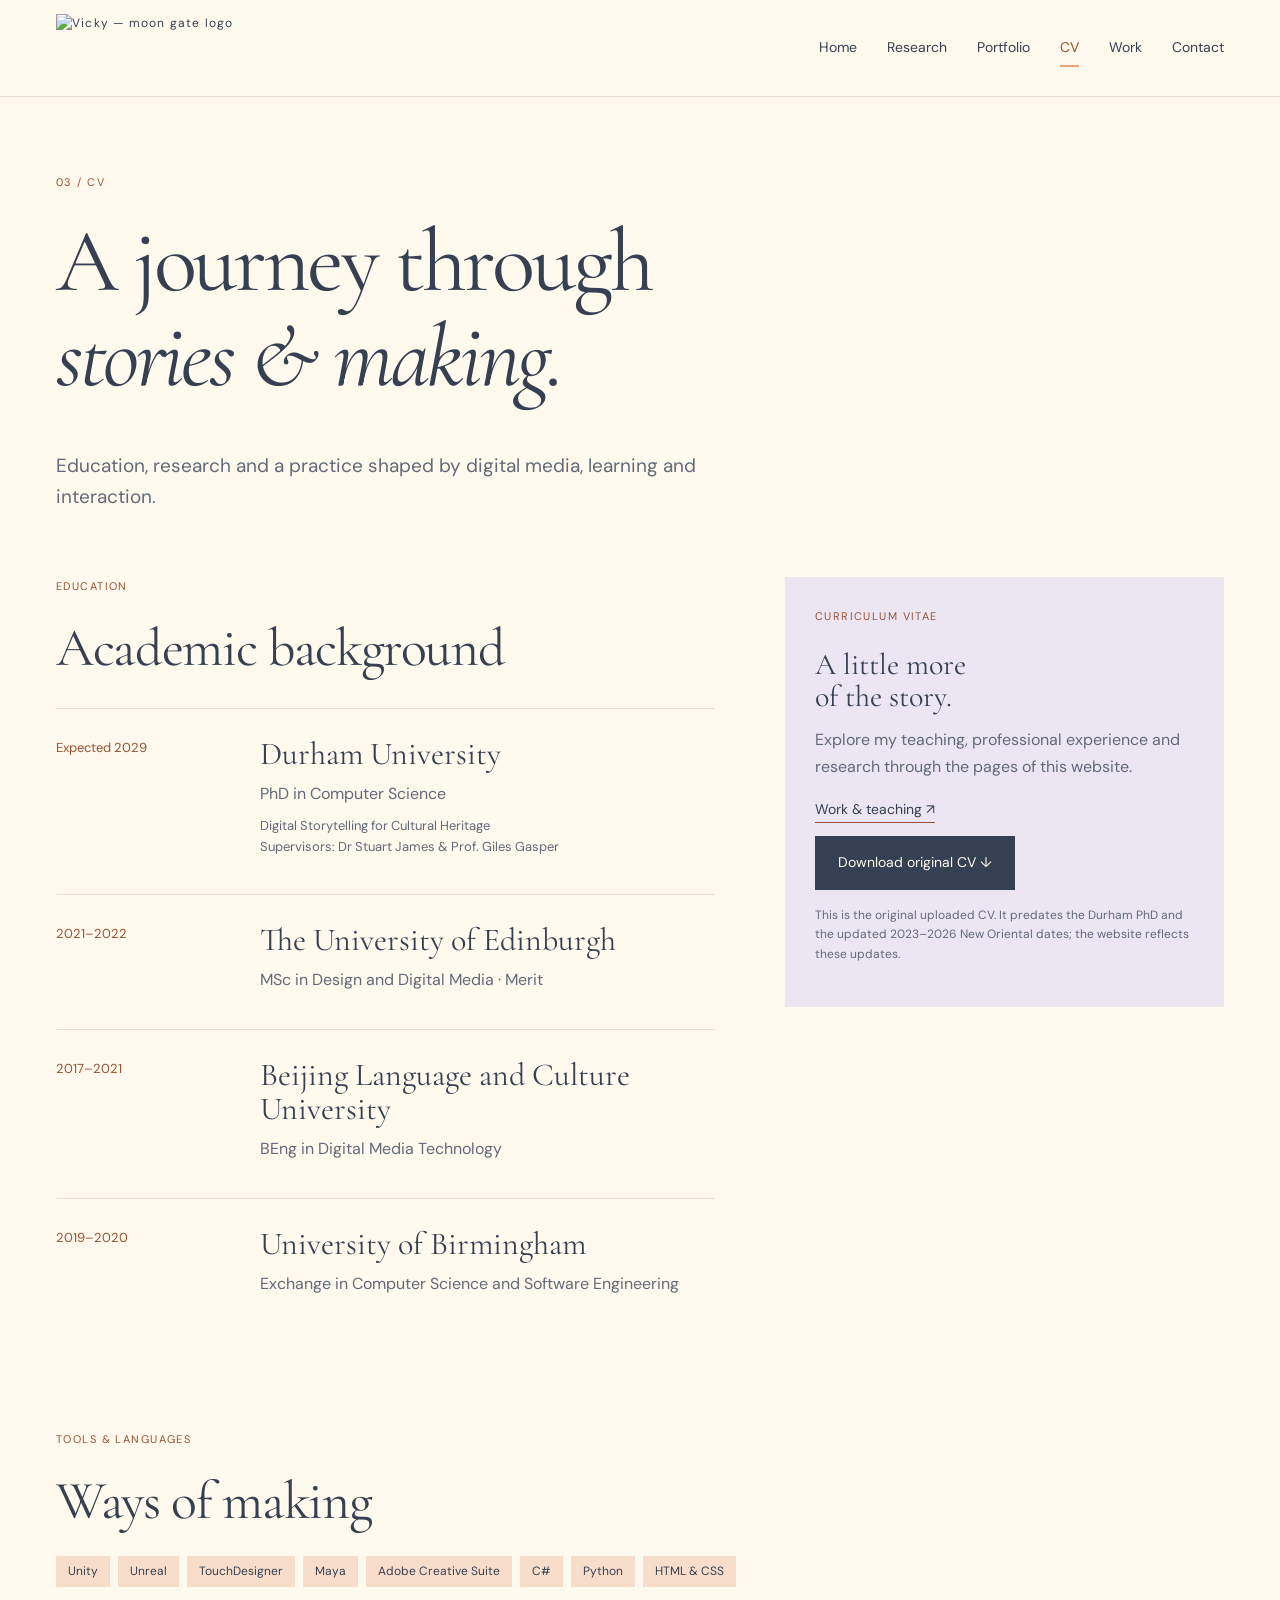
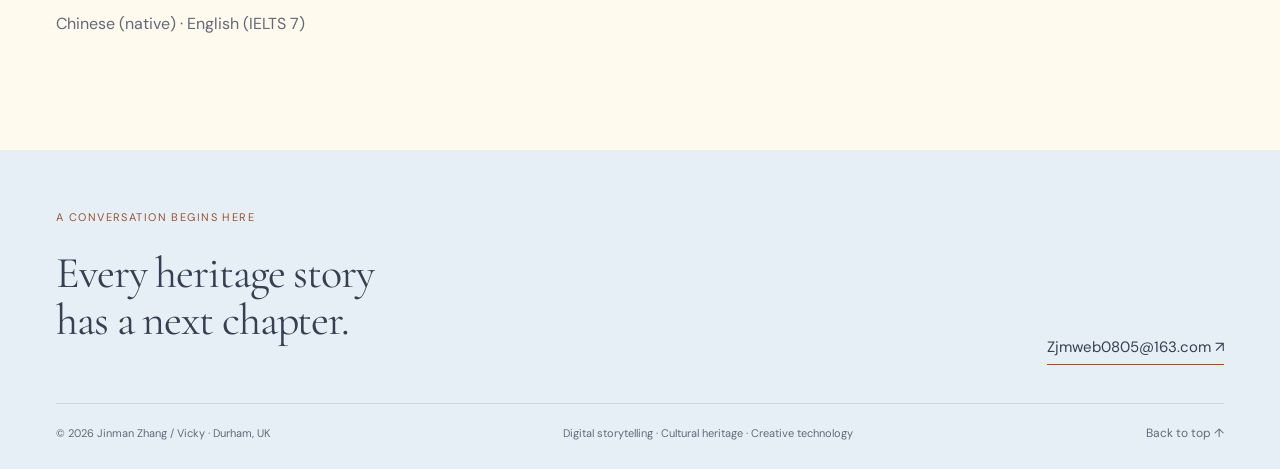
==== cv.html @ 0b7683ab "Add personal website pages and source" ====
<!doctype html>
<html lang="en"><head><meta charset="utf-8"><meta name="viewport" content="width=device-width, initial-scale=1"><meta name="description" content="Education and curriculum vitae of Jinman (Vicky) Zhang, Durham University PhD researcher."><meta name="theme-color" content="#fff9ee"><title>CV — Vicky (Jinman) Zhang</title><link rel="icon" href="assets/favicon-moon-gate.svg" type="image/svg+xml"><link rel="stylesheet" href="styles.css"><script src="script.js" defer></script></head>
<body id="top"><a class="skip" href="#main">Skip to content</a>
<header class="site-header"><div class="wrap header-inner"><a class="brand brand-logo" href="index.html" aria-label="Vicky Zhang, home"><img src="assets/vicky-logo.svg" alt="Vicky — moon gate logo" width="400" height="148"></a><button class="menu-toggle" type="button" aria-expanded="false" aria-controls="primary-nav">Menu <span aria-hidden="true">＋</span></button><nav class="nav" id="primary-nav" aria-label="Main navigation"><a href="index.html">Home</a><a href="research.html">Research</a><a href="portfolio.html">Portfolio</a><a href="cv.html" aria-current="page">CV</a><a href="work.html">Work</a><a href="contact.html">Contact</a></nav></div></header>
<main id="main" class="wrap"><header class="page-intro"><p class="eyebrow">03 / CV</p><h1>A journey through<br><span class="serif-italic">stories &amp; making.</span></h1><p class="lead">Education, research and a practice shaped by digital media, learning and interaction.</p></header>
<div class="split"><section aria-labelledby="education-title"><p class="eyebrow">Education</p><h2 id="education-title">Academic background</h2><div class="timeline"><article class="timeline-row"><time>Expected 2029</time><div><h3>Durham University</h3><p>PhD in Computer Science</p><p class="small">Digital Storytelling for Cultural Heritage<br>Supervisors: Dr Stuart James &amp; Prof. Giles Gasper</p></div></article><article class="timeline-row"><time>2021–2022</time><div><h3>The University of Edinburgh</h3><p>MSc in Design and Digital Media · Merit</p><p class="small"></p></div></article><article class="timeline-row"><time>2017–2021</time><div><h3>Beijing Language and Culture University</h3><p>BEng in Digital Media Technology</p><p class="small"></p></div></article><article class="timeline-row"><time>2019–2020</time><div><h3>University of Birmingham</h3><p>Exchange in Computer Science and Software Engineering</p><p class="small"></p></div></article></div></section>
<aside class="aside-card"><p class="eyebrow">Curriculum vitae</p><h3>A little more<br>of the story.</h3><p class="muted">Explore my teaching, professional experience and research through the pages of this website.</p><a class="text-link" href="work.html">Work &amp; teaching ↗</a><br><a class="button" href="assets/CV-Jinman-Zhang.pdf" download>Download original CV ↓</a><p class="note">This is the original uploaded CV. It predates the Durham PhD and the updated 2023–2026 New Oriental dates; the website reflects these updates.</p></aside></div>
<section class="section" aria-labelledby="skills-title"><p class="eyebrow">Tools &amp; languages</p><h2 id="skills-title">Ways of making</h2><div class="tags"><span class="tag">Unity</span><span class="tag">Unreal</span><span class="tag">TouchDesigner</span><span class="tag">Maya</span><span class="tag">Adobe Creative Suite</span><span class="tag">C#</span><span class="tag">Python</span><span class="tag">HTML &amp; CSS</span></div><p class="muted">Chinese (native) · English (IELTS 7)</p></section>
</main>
<footer class="site-footer"><div class="wrap"><div class="footer-top"><div><p class="eyebrow">A conversation begins here</p><h2>Every heritage story<br>has a next chapter.</h2></div><a class="footer-email text-link" href="mailto:Zjmweb0805@163.com">Zjmweb0805@163.com ↗</a></div><div class="footer-bottom"><span>© 2026 Jinman Zhang / Vicky · Durham, UK</span><span>Digital storytelling · Cultural heritage · Creative technology</span><a class="back-top" href="#top">Back to top ↑</a></div></div></footer>
</body></html>
---- styles.css ----
@import url('https://fonts.googleapis.com/css2?family=Cormorant+Garamond:ital,wght@0,400;0,500;0,600;1,400&family=DM+Sans:wght@400;500;600&display=swap');

:root{--cream:#fff9ee;--ink:#354052;--secondary:#626a79;--rule:#e6dfd9;--peach:#f8deca;--orange:#eca278;--sky:#8db8d8;--blue:#e6eff5;--lilac:#b8acce;--purple:#ebe6f2;--accent:#995234;--serif:'Cormorant Garamond',Georgia,serif;--sans:'DM Sans',Arial,sans-serif}
*{box-sizing:border-box}html{scroll-behavior:smooth;scroll-padding-top:100px}body{margin:0;background:var(--cream);color:var(--ink);font:16px/1.65 var(--sans)}a{color:inherit;text-decoration:none}button{font:inherit}a,button,summary{-webkit-tap-highlight-color:transparent}a:focus-visible,button:focus-visible,summary:focus-visible{outline:3px solid var(--accent);outline-offset:6px}::selection{background:var(--peach)}img{display:block;max-width:100%}p{margin:0 0 1em}h1,h2,h3,h4{font-family:var(--serif);font-weight:400;line-height:1.06;margin:0 0 .5em}h1{font-size:clamp(64px,7vw,100px);letter-spacing:-.035em}h2{font-size:clamp(38px,4.2vw,58px);letter-spacing:-.025em}h3{font-size:32px}h4{font-size:26px}.wrap{width:min(1264px,calc(100% - 112px));margin-inline:auto}.skip{position:absolute;top:-100px;background:var(--ink);color:white;padding:12px;z-index:10}.skip:focus{top:0}.site-header{border-bottom:1px solid var(--rule)}.header-inner{min-height:96px;display:flex;align-items:center;justify-content:space-between;gap:24px}.brand{font-size:12px;letter-spacing:.1em;white-space:nowrap}.brand span{display:block;font:italic 18px var(--serif);letter-spacing:0;color:var(--secondary)}.nav{display:flex;gap:30px;align-items:center}.nav a{font-size:14px;padding:9px 0;position:relative}.nav a::after{content:'';position:absolute;bottom:2px;left:0;width:0;height:2px;background:var(--orange);transition:width .2s}.nav a:hover::after,.nav a[aria-current=page]::after{width:100%}.nav a[aria-current=page]{color:var(--accent)}.menu-toggle{display:none;background:none;border:1px solid var(--rule);padding:8px 15px;color:var(--ink)}main{padding:76px 0 96px;min-height:60vh}.eyebrow{font-size:11px;letter-spacing:.13em;text-transform:uppercase;color:var(--accent);margin-bottom:24px}.lead{font-size:19px;max-width:680px;color:var(--secondary)}.muted{color:var(--secondary)}.small{font-size:13px}.page-intro{margin-bottom:64px;max-width:900px}.page-intro h1{max-width:850px}.hero{display:grid;grid-template-columns:1.15fr 1fr;gap:64px;align-items:start}.hero h1{font-size:clamp(88px,9vw,130px);line-height:.89;margin:30px 0}.hero .tagline{font:italic 40px/1.12 var(--serif);max-width:600px;margin:28px 0}.hero .bio{max-width:580px;color:var(--secondary);font-size:18px}.tags{display:flex;gap:8px;flex-wrap:wrap;margin:24px 0}.tag{font-size:12px;background:var(--peach);padding:6px 12px}.button{display:inline-flex;align-items:center;gap:25px;background:var(--ink);color:var(--cream);padding:14px 22px;border:1px solid var(--ink);font-size:14px;transition:background .2s,transform .2s}.button:hover{background:var(--accent);transform:translateY(-2px)}.button.secondary{background:transparent;color:var(--ink);border-color:var(--rule)}.actions{display:flex;gap:16px;flex-wrap:wrap;margin-top:24px}.supervisors{font-size:13px;color:var(--secondary);margin-top:28px}.art{position:relative;overflow:hidden;margin:0;background:var(--blue)}.art img{width:100%;height:auto}.art-title{position:absolute;top:20px;left:24px;font:32px/1.1 var(--serif);max-width:85%}.art figcaption{position:absolute;bottom:14px;left:24px;font-size:8px;letter-spacing:.1em;text-transform:uppercase;color:var(--secondary)}.art.relics{background:var(--peach)}.art.poetry{background:var(--purple)}.section{margin-top:96px}.section-head{display:flex;justify-content:space-between;gap:24px;align-items:end;margin-bottom:30px}.section-head h2{margin:0}.text-link{font-size:14px;border-bottom:1px solid var(--accent);padding-bottom:4px;white-space:nowrap}.text-link:hover{color:var(--accent)}.directions{display:grid;grid-template-columns:repeat(3,1fr);gap:30px}.direction{border-top:2px solid var(--orange);padding-top:22px}.direction:nth-child(2){border-color:var(--sky)}.direction:nth-child(3){border-color:var(--lilac)}.direction p{color:var(--secondary);font-size:15px}.preview-grid{display:grid;grid-template-columns:repeat(3,1fr);gap:28px}.preview-card h3{font-size:28px;margin-top:20px}.preview-card .eyebrow{font-size:9px;margin-top:20px;margin-bottom:10px}.preview-card .art-title{font-size:23px;top:14px;left:16px}.preview-card figcaption{font-size:6px;left:16px;bottom:9px}.preview-card>a{display:block}.preview-card>a:hover h3{color:var(--accent)}.research-note{padding:34px;background:var(--blue);display:grid;grid-template-columns:1fr 1fr;gap:32px;margin-bottom:64px}.research-note h3{margin:0}.publication{display:grid;grid-template-columns:70px 1fr;gap:28px;border-top:1px solid var(--rule);padding:30px 0}.publication time{color:var(--accent);font-size:14px}.publication h3{font-size:31px;max-width:970px}.publication .meta{font-size:14px;color:var(--secondary)}.publication .links{display:flex;flex-wrap:wrap;gap:24px}.filter-bar{display:flex;flex-wrap:wrap;gap:10px;margin-bottom:40px}.filter-bar button{border:1px solid var(--rule);background:transparent;padding:9px 18px;color:var(--ink);cursor:pointer}.filter-bar button[aria-pressed=true]{background:var(--ink);border-color:var(--ink);color:var(--cream)}.project{display:grid;grid-template-columns:1fr 1.18fr;gap:48px;align-items:start;padding:40px 0;border-top:1px solid var(--rule)}.project h2{font-size:40px}.project .eyebrow{margin-bottom:16px;font-size:10px}.project .description{color:var(--secondary)}.project details{margin-top:24px;border-top:1px solid var(--rule);padding-top:14px}.project summary{cursor:pointer;color:var(--accent);font-size:14px}.project details p{margin:16px 0;font-size:15px;color:var(--secondary)}.project details ul{padding-left:20px;font-size:15px;color:var(--secondary)}.project[hidden]{display:none}.timeline{margin-top:32px}.timeline-row{display:grid;grid-template-columns:170px 1fr;gap:34px;padding:28px 0;border-top:1px solid var(--rule)}.timeline-row time{font-size:13px;color:var(--accent)}.timeline-row h3{margin-bottom:10px}.timeline-row p{color:var(--secondary);margin-bottom:8px}.split{display:grid;grid-template-columns:1.5fr 1fr;gap:70px}.aside-card{background:var(--purple);padding:30px;align-self:start}.aside-card h3{font-size:30px}.aside-card .button{margin-top:14px}.note{font-size:12px;color:var(--secondary);margin-top:16px}.teaching{display:grid;grid-template-columns:repeat(3,1fr);gap:16px;margin-top:30px}.teaching article{padding:22px;background:var(--peach)}.teaching article:nth-child(3n+2){background:var(--blue)}.teaching article:nth-child(3n){background:var(--purple)}.teaching h4{font-size:25px;margin:0}.contact-layout{display:grid;grid-template-columns:1.1fr 1fr;gap:70px}.contact-panel{padding:40px;background:var(--blue);position:relative}.contact-email{font-family:var(--serif);font-size:clamp(24px,3vw,38px);overflow-wrap:anywhere}.copy-button{background:transparent;border:1px solid var(--ink);color:var(--ink);padding:10px 18px;cursor:pointer;margin-top:24px}.copy-status{font-size:13px;min-height:24px;margin-top:10px}.site-footer{background:var(--blue);padding:58px 0 25px}.footer-top{display:flex;justify-content:space-between;align-items:end;gap:30px}.footer-top h2{font-size:44px;max-width:560px}.footer-bottom{border-top:1px solid #ccd9e3;margin-top:38px;padding-top:20px;display:flex;justify-content:space-between;gap:20px;font-size:11px;color:var(--secondary)}.footer-email{font-size:15px}.back-top{font-size:12px}.serif-italic{font-family:var(--serif);font-style:italic}.visually-hidden{position:absolute;width:1px;height:1px;padding:0;overflow:hidden;clip:rect(0,0,0,0);white-space:nowrap;border:0}
@media(min-width:1600px){.wrap{width:min(1264px,calc(100% - 176px))}}
@media(max-width:950px){.wrap{width:calc(100% - 64px)}.nav{gap:20px}.hero{gap:32px}.hero .tagline{font-size:32px}.hero .bio{font-size:16px}.hero h1{font-size:90px}.art-title{font-size:26px}.directions{gap:22px}.preview-grid{grid-template-columns:1fr 1fr}.preview-card:last-child{grid-column:1/-1;max-width:calc(50% - 14px)}.split{gap:32px}.project{gap:28px}.timeline-row{grid-template-columns:120px 1fr}.teaching{grid-template-columns:repeat(2,1fr)}.contact-layout{gap:32px}}
@media(max-width:700px){.wrap{width:calc(100% - 48px)}.header-inner{min-height:82px;flex-wrap:wrap;gap:0;padding:18px 0}.brand{font-size:10px}.brand span{font-size:16px}.menu-toggle{display:block}.nav{width:100%;display:flex;flex-wrap:wrap;gap:0 25px;padding-top:16px}.nav a{font-size:13px}.js .nav{display:none}.js .nav.is-open{display:flex}.menu-toggle[aria-expanded=true]{background:var(--peach)}main{padding:45px 0 64px}.hero{grid-template-columns:1fr;gap:38px}.hero h1{font-size:96px;margin-top:20px}.hero .tagline{font-size:34px}.hero .bio{font-size:16px}.hero .art{max-width:500px}.eyebrow{font-size:10px;margin-bottom:20px}.supervisors{margin-top:20px}.art-title{font-size:30px}.section{margin-top:64px}.section-head{align-items:start;flex-direction:column;gap:16px}.directions,.preview-grid,.split,.contact-layout,.research-note{grid-template-columns:1fr}.direction{padding-top:18px}.direction h3{font-size:29px}.preview-card:last-child{grid-column:auto;max-width:none}.preview-card .art-title{font-size:29px}.preview-card figcaption{font-size:8px}.preview-card h3{font-size:31px}.page-intro{margin-bottom:42px}h1{font-size:64px}.lead{font-size:17px}.research-note{gap:18px;padding:26px}.publication{grid-template-columns:1fr;gap:8px}.publication h3{font-size:29px}.project{grid-template-columns:1fr;gap:24px;padding:30px 0}.project h2{font-size:35px}.project .art-title{font-size:27px}.timeline-row{grid-template-columns:1fr;gap:8px}.timeline-row h3{font-size:30px}.teaching{gap:12px}.teaching article{padding:18px}.teaching h4{font-size:22px}.contact-panel{padding:28px}.footer-top{align-items:start;flex-direction:column;gap:12px}.footer-top h2{font-size:38px}.footer-bottom{flex-direction:column;gap:10px}.site-footer{padding-top:40px}.actions{gap:10px}.button{padding:12px 18px}.filter-bar{gap:8px}.filter-bar button{padding:8px 13px;font-size:13px}}
@media(prefers-reduced-motion:reduce){html{scroll-behavior:auto}*{transition:none!important}}

/* Compact portrait and an interactive cabinet of cultural stories. */
.student-work{padding-top:36px;border-top:1px solid var(--rule)}.student-attribution{font-size:12px;color:var(--secondary);max-width:850px;margin:20px 0 35px;padding-left:16px;border-left:2px solid var(--orange)}.student-grid{display:grid;grid-template-columns:repeat(2,minmax(0,1fr));gap:32px;align-items:start}.student-card{border:1px solid var(--rule);background:#fffcf7;min-width:0}.student-cover{display:block;width:100%;height:auto}.student-image-link{display:block}.student-card-content{padding:26px}.student-card .eyebrow{font-size:9px;margin-bottom:13px}.student-card h3{font-size:35px}.student-card .muted{font-size:15px}.student-credit{display:flex;justify-content:space-between;gap:12px;flex-wrap:wrap;padding-bottom:17px;border-bottom:1px solid var(--rule);font-size:12px}.student-credit strong{font-weight:500}.student-credit span{color:var(--accent)}.student-card details{border-top:1px solid var(--rule);padding-top:14px;font-size:14px}.student-card summary{cursor:pointer;color:var(--accent)}.student-card details>p{margin-top:18px;color:var(--secondary)}.student-card details figure{margin:20px 0}.student-card details figure img{width:100%;height:auto}.student-card figcaption{font-size:10px;color:var(--secondary);margin-top:8px}@media(max-width:800px){.student-grid{grid-template-columns:1fr}.student-card-content{padding:22px}.student-card h3{font-size:32px}}
.brand-logo{display:block;flex:0 0 auto}.brand-logo img{width:182px;height:auto;display:block}@media(max-width:700px){.brand-logo img{width:150px}}
.hero-visual{display:flex;flex-direction:column;gap:24px;min-width:0;padding-top:12px}.hero-visual .portrait-compact{display:flex;align-items:center;gap:22px;padding:0;background:transparent;align-self:end;width:100%;max-width:350px}.hero-visual .portrait-compact .portrait-frame{width:112px;flex:0 0 112px;aspect-ratio:4/5;border-width:4px}.hero-visual .portrait-compact figcaption{padding:0;font-size:12px;letter-spacing:.02em}.hero-visual .portrait-compact figcaption span{font-size:25px;margin-top:8px}.portrait-compact small{display:block;margin-top:10px;font-size:11px;color:var(--secondary);letter-spacing:0;line-height:1.6}.heritage-lab{border:1px solid var(--rule);background:linear-gradient(145deg,#fff9ee 50%,#e6eff555);position:relative;overflow:hidden;padding:22px 24px 24px}.scene-heading{display:flex;justify-content:space-between;align-items:center}.scene-heading .eyebrow{font-size:9px;margin:0}.scene-heading>span{color:var(--accent);font-size:19px}.heritage-stage{position:relative;margin:0 -18px}.heritage-drawing{display:block;width:100%;height:auto;overflow:visible}.scene-layer{transition:transform .35s ease-out}.scene-object,.scene-book,.scene-portal{opacity:.65;transition:opacity .3s,transform .35s ease-out}.heritage-lab[data-active=objects] .scene-object,.heritage-lab[data-active=stories] .scene-book,.heritage-lab[data-active=worlds] .scene-portal{opacity:1}.scene-point{position:absolute;display:flex;align-items:center;gap:7px;border:1px solid var(--rule);background:var(--cream);color:var(--secondary);padding:5px 9px;font-size:9px;cursor:pointer;border-radius:20px;box-shadow:0 2px 10px #35405208}.scene-point span{font-size:10px}.scene-point[aria-pressed=true]{color:var(--ink);background:var(--peach);border-color:var(--orange)}.point-object{right:5%;top:36%}.point-book{left:11%;top:73%}.point-portal{left:28%;top:12%}.scene-caption{border-top:1px solid var(--rule);padding-top:20px}.scene-caption h2{font-size:29px;letter-spacing:-.02em;margin-bottom:10px}.scene-description{font-size:13px;line-height:1.65;color:var(--secondary);min-height:44px;margin-bottom:14px}.scene-hint{font-size:9px;letter-spacing:.1em;text-transform:uppercase;color:var(--accent);margin:0}
@media(max-width:950px){.hero{gap:30px}.scene-caption h2{font-size:25px}.heritage-lab{padding:18px}.hero-visual .portrait-compact{gap:15px}.hero-visual .portrait-compact .portrait-frame{width:90px;flex-basis:90px}.hero-visual .portrait-compact figcaption span{font-size:22px}}
@media(max-width:700px){.hero-visual{gap:26px;padding-top:0}.hero-visual .portrait-compact{align-self:start;max-width:350px}.hero-visual .portrait-compact .portrait-frame{width:96px;flex-basis:96px}.heritage-lab{max-width:500px;width:100%}.scene-caption h2{font-size:28px}.scene-point{padding:6px 10px;min-height:34px}.scene-description{min-height:44px}.scene-hint{font-size:8px}}
@media(prefers-reduced-motion:reduce){.scene-layer,.scene-object,.scene-book,.scene-portal{transition:none}}

/* Real project imagery and independent editorial case studies. */
.social-account{display:flex;justify-content:space-between;align-items:center;gap:24px;padding:26px;background:var(--peach);margin-top:24px}.social-account .eyebrow{margin-bottom:8px;font-size:10px}.social-account h4{margin-bottom:8px}.social-account p:last-child{margin-bottom:0}@media(max-width:700px){.social-account{flex-direction:column;align-items:start;padding:22px}}
.student-research{border-top:1px solid var(--rule);padding-top:42px}.student-research>.lead{margin-bottom:36px}.mentoring-paper{display:grid;grid-template-columns:180px minmax(0,1fr);gap:32px;padding:30px 0;border-top:1px solid var(--rule)}.mentoring-paper h3{font-size:30px;line-height:1.16}.mentoring-paper .muted{font-size:15px}.research-status{display:inline-block;font-size:10px;padding:6px 11px;background:var(--blue);color:var(--ink);letter-spacing:.03em}.research-status.accepted{background:var(--peach)}.student-author{font-size:12px;color:var(--accent);margin-top:14px}.research-venue{font-size:12px;color:var(--secondary);margin-bottom:18px}@media(max-width:700px){.mentoring-paper{grid-template-columns:1fr;gap:12px}.mentoring-paper h3{font-size:28px}.student-author{margin-bottom:0}}
/* Repeated watermarks sit above project imagery without intercepting clicks. */
.project-photo,.case-figure>a,.student-image-link,.student-card details figure{position:relative;display:block;isolation:isolate}
.project-photo::after,.case-figure>a::after,.student-image-link::after,.student-card details figure::after,.video-shell:has(>img)::after{content:"";position:absolute;inset:0;background-image:url('assets/vicky-watermark.svg');background-repeat:repeat;background-size:180px 115px;pointer-events:none;z-index:1}
.project-photo figcaption,.student-card details figcaption{position:relative;z-index:2;background:var(--cream)}
.video-shell .video-play{z-index:2}
.portrait{margin:0;padding:20px;background:var(--blue);align-self:start}.portrait-frame{aspect-ratio:4/5;overflow:hidden;border:7px solid var(--peach)}.portrait-frame img{width:100%;height:100%;object-fit:cover;object-position:56% 68%;transform:scale(1.3);transform-origin:56% 68%}.portrait figcaption{padding:18px 4px 2px;font-size:12px;letter-spacing:.04em}.portrait figcaption span{display:block;font:italic 22px/1.3 var(--serif);margin-top:5px;color:var(--secondary)}
.preview-card .project-photo.supplied-cover img,.project .project-photo.supplied-cover img{aspect-ratio:auto;height:auto;object-fit:contain}
.project-photo{margin:0;background:var(--blue);overflow:hidden}.project-photo img{display:block;width:100%;height:auto}.project-photo figcaption{padding:14px 20px;font:italic 21px/1.3 var(--serif);background:var(--peach)}.project-photo.voices figcaption{background:var(--blue)}.project-photo.poetry figcaption{background:var(--purple)}.preview-card .project-photo img{aspect-ratio:16/10;object-fit:cover}.preview-card .voices img{object-position:60% center}.project .project-photo img{aspect-ratio:16/10;object-fit:cover}.project h2 a:hover{color:var(--accent)}.project .actions{align-items:center}.breadcrumb{display:inline-block;margin-bottom:36px}.case-header{max-width:1050px;margin-bottom:40px}.case-header h1{font-size:clamp(48px,6.2vw,88px);line-height:1.04}.case-header .lead{max-width:790px}.case-hero{max-width:1100px;margin-inline:auto}.case-hero .project-photo img{max-height:640px;object-fit:contain;background:#f0ede6}.case-hero .project-photo.voices img{background:#080a0b}.case-hero .project-photo figcaption{font-size:26px;padding:18px 28px}.case-facts{display:grid;grid-template-columns:repeat(3,1fr);gap:32px;padding:30px 0;border-bottom:1px solid var(--rule);margin:10px 0 70px}.case-facts dt{font-size:10px;color:var(--accent);text-transform:uppercase;letter-spacing:.13em;margin-bottom:10px}.case-facts dd{font-size:14px;margin:0;color:var(--secondary)}.case-question{background:var(--peach);padding:48px;max-width:1050px;margin-inline:auto}.case-question h2{font-size:clamp(32px,4vw,48px);max-width:850px}.case-question p:last-child{font-size:17px;max-width:850px;color:var(--secondary);margin-bottom:0}.case-body{max-width:850px;margin:60px auto 0}.case-section{margin-top:44px}.case-section h2{font-size:36px}.case-section .eyebrow{margin-bottom:15px}.case-section>p:last-child{color:var(--secondary);font-size:17px}.video-shell{position:relative;aspect-ratio:16/9;background:var(--ink);overflow:hidden}.video-shell>img{width:100%;height:100%;object-fit:cover;filter:brightness(.58)}.video-play{position:absolute;inset:0;display:flex;align-items:center;justify-content:center;gap:18px;color:white;font-size:18px;background:transparent;border:0;cursor:pointer}.video-play span{width:64px;height:64px;background:var(--cream);color:var(--ink);border-radius:50%;display:grid;place-items:center}.video-play:hover{background:#35405233}.video-play:focus-visible{outline-offset:-6px}.video-shell iframe{width:100%;height:100%;border:0;position:absolute;inset:0}.case-figure{margin:0 auto 40px;max-width:1100px}.case-figure img{width:100%;height:auto;max-height:720px;object-fit:contain;background:#f0ede6}.case-figure figcaption{font-size:13px;color:var(--secondary);margin-top:14px;max-width:800px}.case-outcome{border-top:2px solid var(--lilac);padding-top:34px;max-width:850px;margin:65px auto}.case-outcome h2{font-size:40px}.case-outcome p{color:var(--secondary)}.case-next{display:flex;justify-content:space-between;gap:28px;border-top:1px solid var(--rule);padding-top:28px}.case-next .text-link{white-space:normal}
@media(max-width:700px){.case-facts{grid-template-columns:1fr;gap:20px;margin-bottom:40px;padding-top:20px}.case-question{padding:28px}.case-question p:last-child,.case-section>p:last-child{font-size:16px}.case-body{margin-top:40px}.case-section h2{font-size:31px}.case-header h1{font-size:48px;overflow-wrap:break-word}.case-hero .project-photo figcaption{font-size:23px;padding:16px 20px}.case-next{flex-direction:column;align-items:start}.video-play{font-size:15px;gap:12px}.video-play span{height:48px;width:48px}.case-outcome h2{font-size:34px}.project .project-photo img{aspect-ratio:auto;object-fit:contain}.project-photo figcaption{font-size:22px}.preview-grid{grid-template-columns:1fr}.preview-card:last-child{max-width:none}}
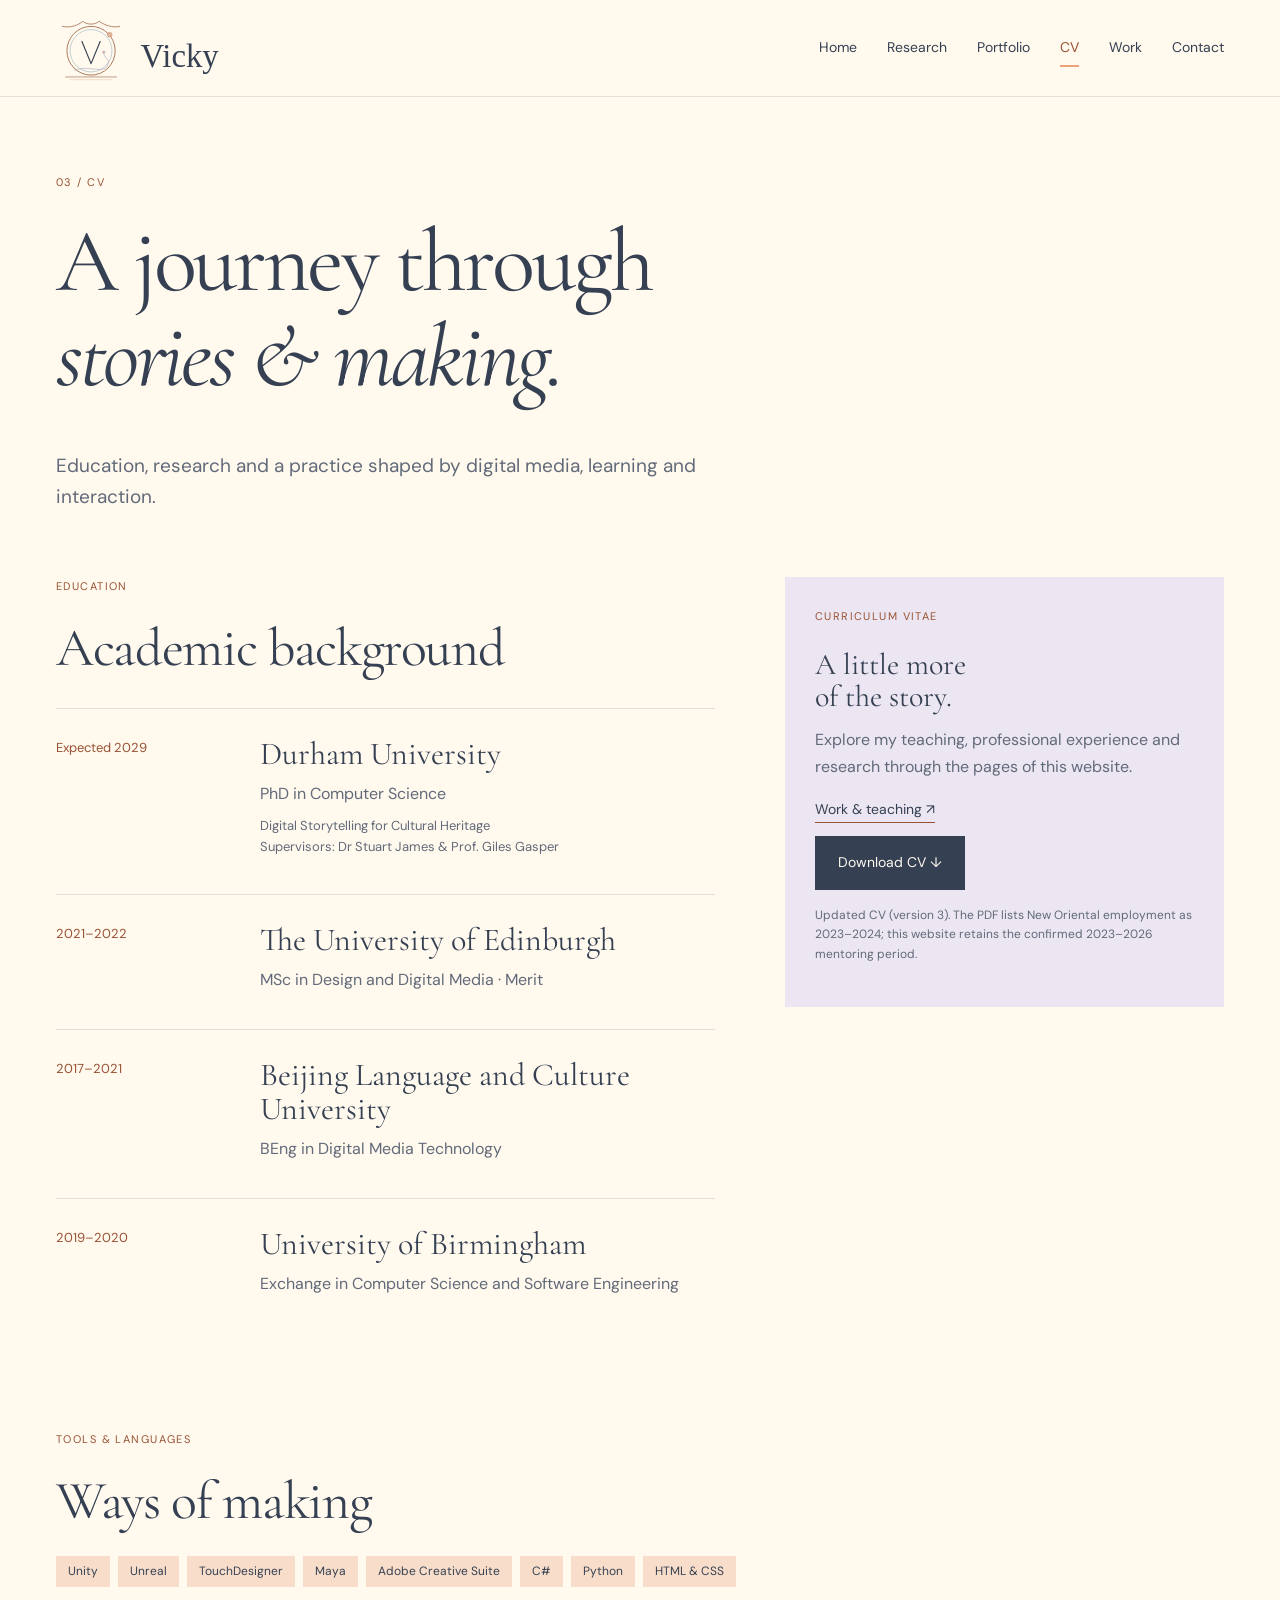
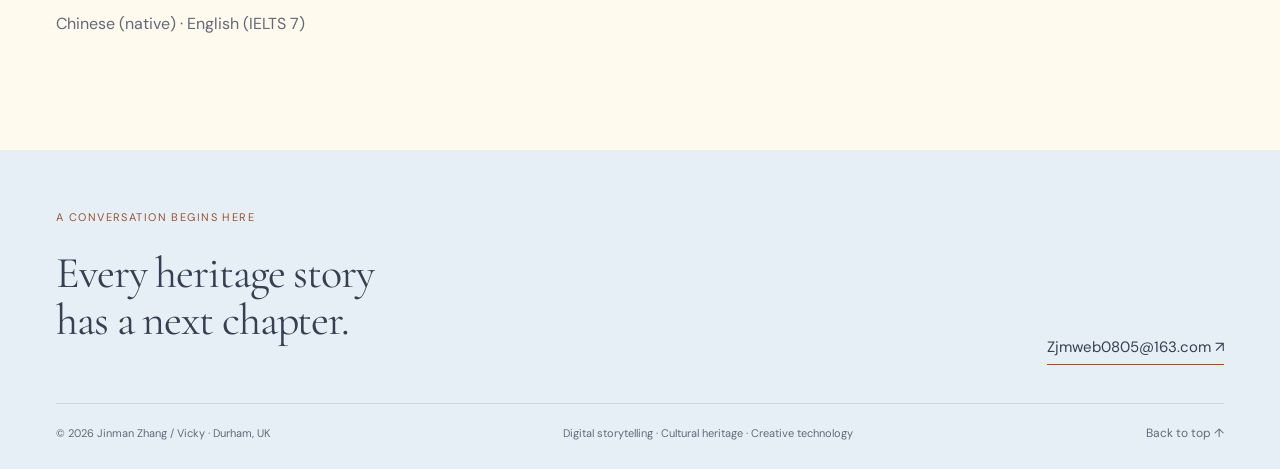
==== commit 89fd34e2: "Update CV download label and version note" ====
--- a/cv.html
+++ b/cv.html
@@ -4,7 +4,7 @@
 <header class="site-header"><div class="wrap header-inner"><a class="brand brand-logo" href="index.html" aria-label="Vicky Zhang, home"><img src="assets/vicky-logo.svg" alt="Vicky — moon gate logo" width="400" height="148"></a><button class="menu-toggle" type="button" aria-expanded="false" aria-controls="primary-nav">Menu <span aria-hidden="true">＋</span></button><nav class="nav" id="primary-nav" aria-label="Main navigation"><a href="index.html">Home</a><a href="research.html">Research</a><a href="portfolio.html">Portfolio</a><a href="cv.html" aria-current="page">CV</a><a href="work.html">Work</a><a href="contact.html">Contact</a></nav></div></header>
 <main id="main" class="wrap"><header class="page-intro"><p class="eyebrow">03 / CV</p><h1>A journey through<br><span class="serif-italic">stories &amp; making.</span></h1><p class="lead">Education, research and a practice shaped by digital media, learning and interaction.</p></header>
 <div class="split"><section aria-labelledby="education-title"><p class="eyebrow">Education</p><h2 id="education-title">Academic background</h2><div class="timeline"><article class="timeline-row"><time>Expected 2029</time><div><h3>Durham University</h3><p>PhD in Computer Science</p><p class="small">Digital Storytelling for Cultural Heritage<br>Supervisors: Dr Stuart James &amp; Prof. Giles Gasper</p></div></article><article class="timeline-row"><time>2021–2022</time><div><h3>The University of Edinburgh</h3><p>MSc in Design and Digital Media · Merit</p><p class="small"></p></div></article><article class="timeline-row"><time>2017–2021</time><div><h3>Beijing Language and Culture University</h3><p>BEng in Digital Media Technology</p><p class="small"></p></div></article><article class="timeline-row"><time>2019–2020</time><div><h3>University of Birmingham</h3><p>Exchange in Computer Science and Software Engineering</p><p class="small"></p></div></article></div></section>
-<aside class="aside-card"><p class="eyebrow">Curriculum vitae</p><h3>A little more<br>of the story.</h3><p class="muted">Explore my teaching, professional experience and research through the pages of this website.</p><a class="text-link" href="work.html">Work &amp; teaching ↗</a><br><a class="button" href="assets/CV-Jinman-Zhang.pdf" download>Download original CV ↓</a><p class="note">This is the original uploaded CV. It predates the Durham PhD and the updated 2023–2026 New Oriental dates; the website reflects these updates.</p></aside></div>
+<aside class="aside-card"><p class="eyebrow">Curriculum vitae</p><h3>A little more<br>of the story.</h3><p class="muted">Explore my teaching, professional experience and research through the pages of this website.</p><a class="text-link" href="work.html">Work &amp; teaching ↗</a><br><a class="button" href="assets/CV-Jinman-Zhang.pdf" download>Download CV ↓</a><p class="note">Updated CV (version 3). The PDF lists New Oriental employment as 2023–2024; this website retains the confirmed 2023–2026 mentoring period.</p></aside></div>
 <section class="section" aria-labelledby="skills-title"><p class="eyebrow">Tools &amp; languages</p><h2 id="skills-title">Ways of making</h2><div class="tags"><span class="tag">Unity</span><span class="tag">Unreal</span><span class="tag">TouchDesigner</span><span class="tag">Maya</span><span class="tag">Adobe Creative Suite</span><span class="tag">C#</span><span class="tag">Python</span><span class="tag">HTML &amp; CSS</span></div><p class="muted">Chinese (native) · English (IELTS 7)</p></section>
 </main>
 <footer class="site-footer"><div class="wrap"><div class="footer-top"><div><p class="eyebrow">A conversation begins here</p><h2>Every heritage story<br>has a next chapter.</h2></div><a class="footer-email text-link" href="mailto:Zjmweb0805@163.com">Zjmweb0805@163.com ↗</a></div><div class="footer-bottom"><span>© 2026 Jinman Zhang / Vicky · Durham, UK</span><span>Digital storytelling · Cultural heritage · Creative technology</span><a class="back-top" href="#top">Back to top ↑</a></div></div></footer>
